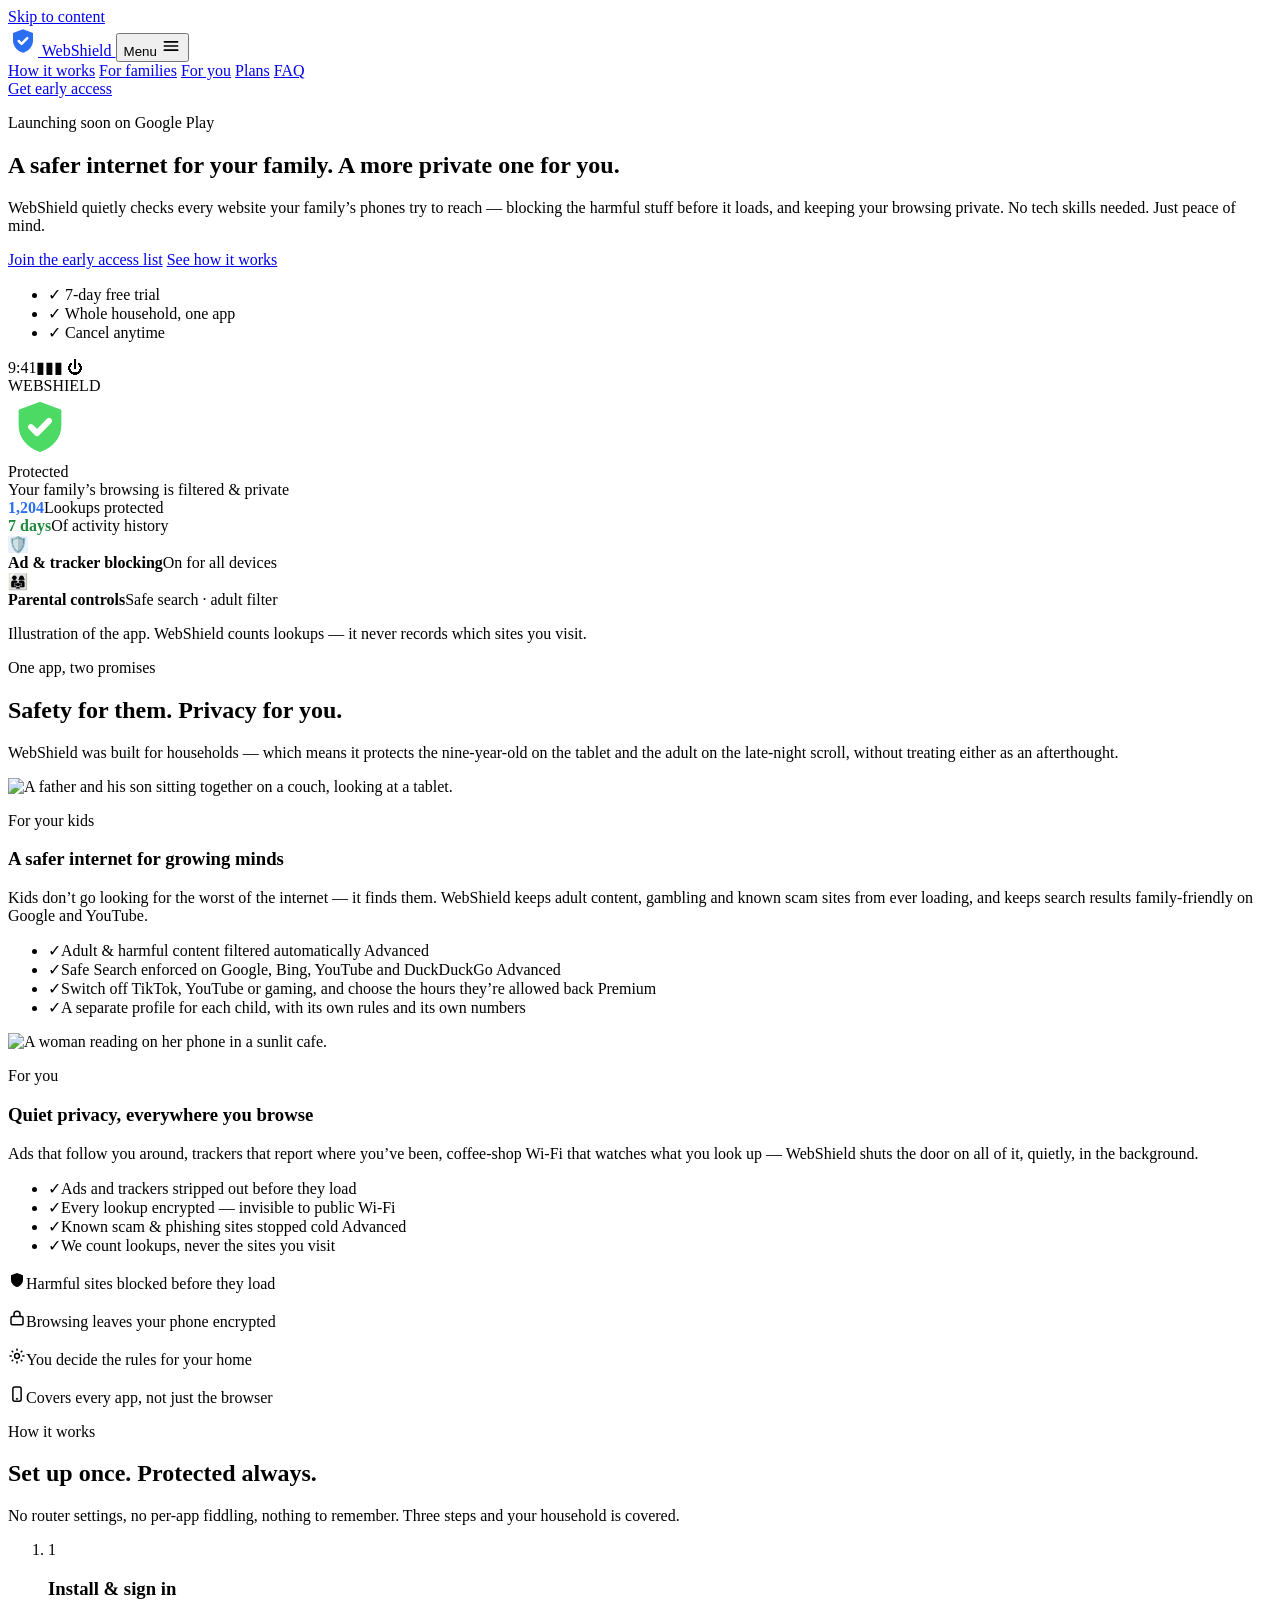
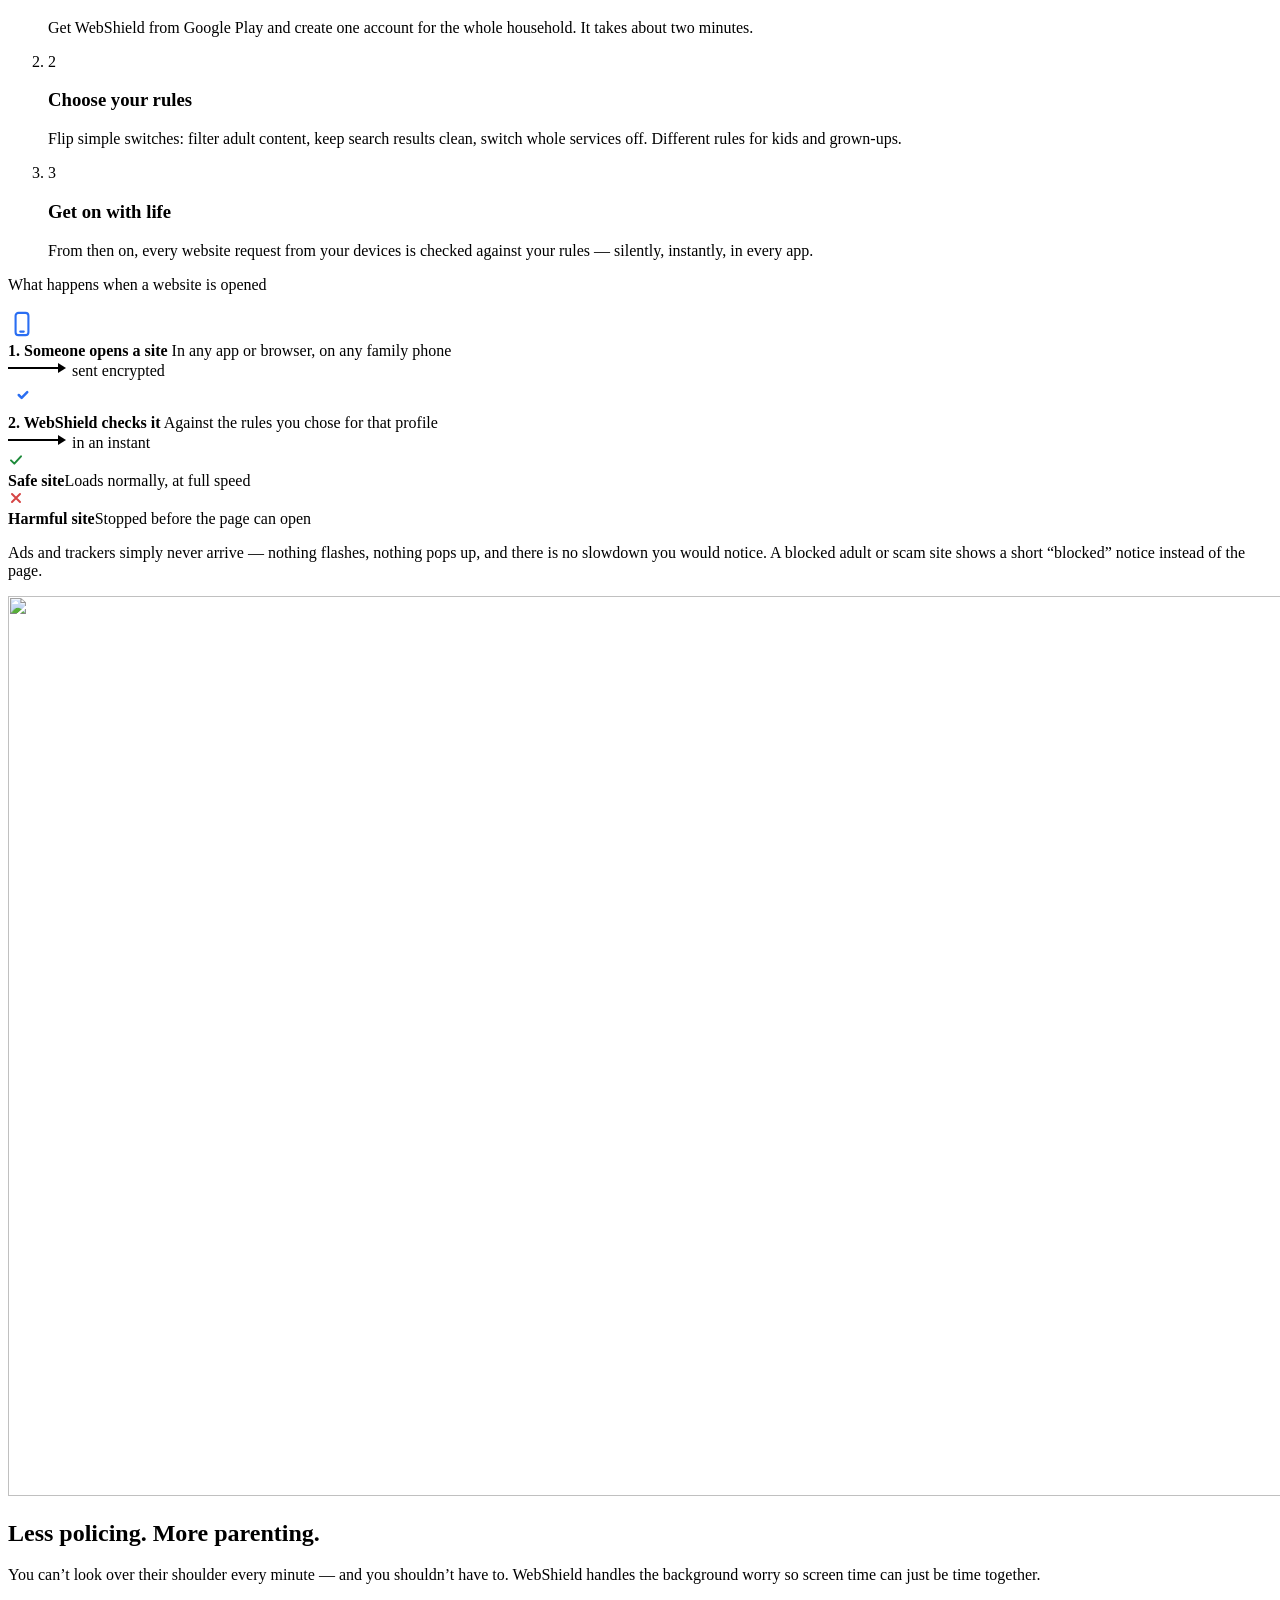
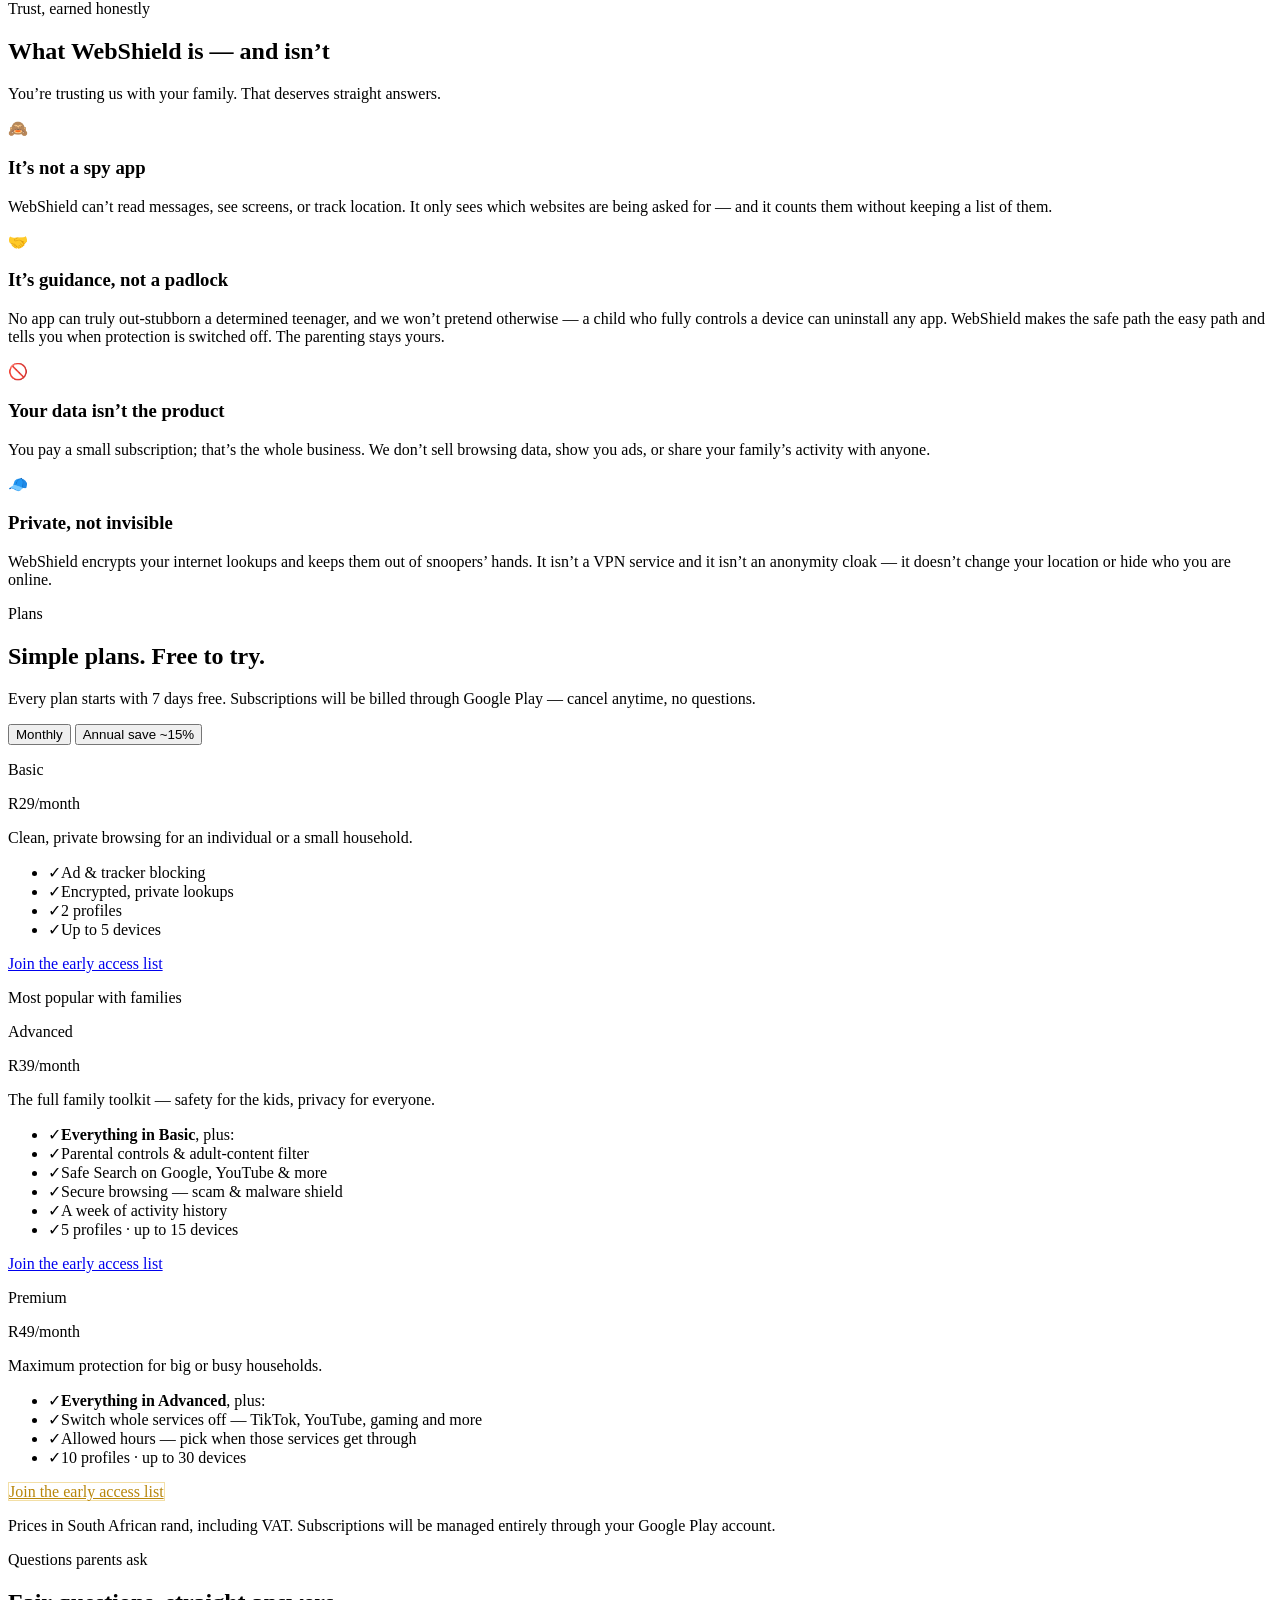
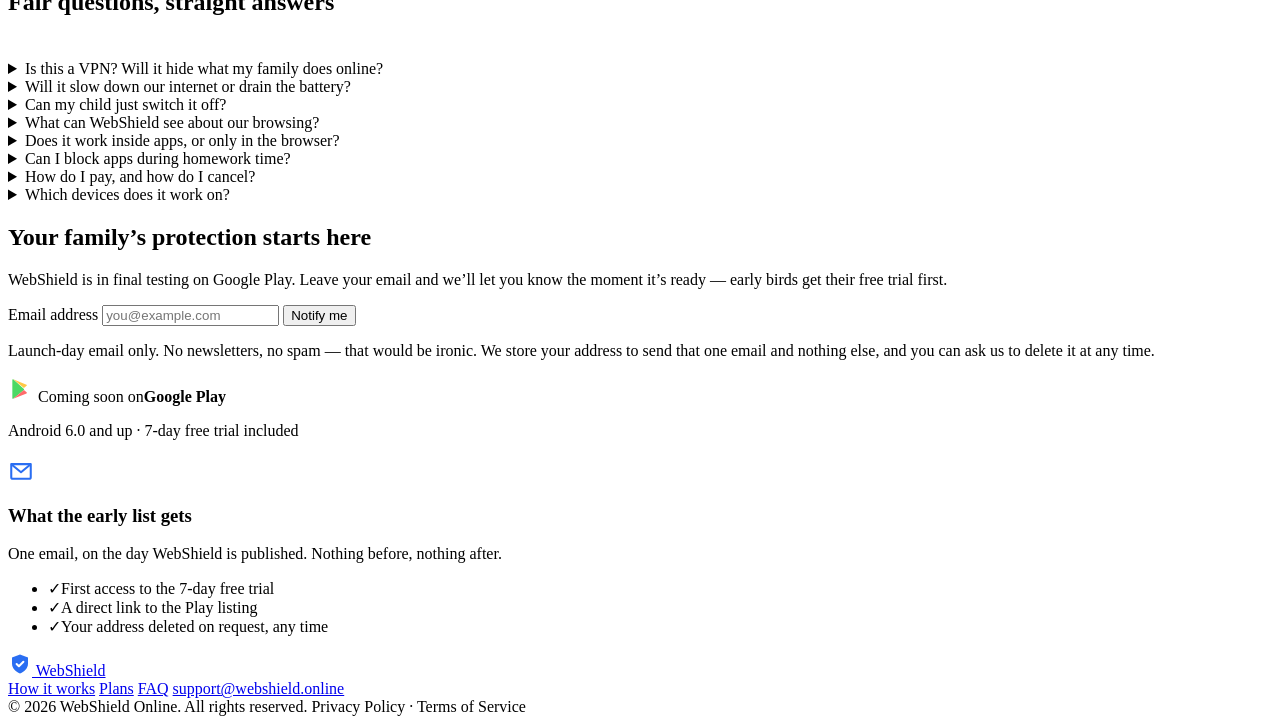
==== public/index.html @ 9f787bff "feat: the WebShield marketing site, ported from the design and held to the code Replaces the WordPre" ====
<!DOCTYPE html>
<html lang="en-ZA">
<head>
<meta charset="utf-8">
<meta name="viewport" content="width=device-width, initial-scale=1">
<title>WebShield — a safer internet for your family, a more private one for you</title>
<meta name="description" content="WebShield filters harmful sites and strips out ads and trackers on every Android phone in your household, and keeps your browsing lookups encrypted. Parental controls, per-child profiles, allowed hours. From R29 a month.">
<link rel="canonical" href="https://webshield.online/">

<meta property="og:type" content="website">
<meta property="og:site_name" content="WebShield">
<meta property="og:title" content="WebShield — a safer internet for your family">
<meta property="og:description" content="Blocks harmful sites before they load and keeps your browsing private, on every phone in the house. No tech skills needed.">
<meta property="og:url" content="https://webshield.online/">
<meta property="og:image" content="https://webshield.online/assets/img/family-band.jpg">
<meta property="og:locale" content="en_ZA">
<meta name="twitter:card" content="summary_large_image">
<meta name="theme-color" content="#2a6ef2">

<link rel="icon" href="/assets/img/favicon.svg" type="image/svg+xml">
<link rel="preload" href="/assets/fonts/plus-jakarta-sans-latin.woff2" as="font" type="font/woff2" crossorigin>
<link rel="stylesheet" href="/assets/css/site.css">
</head>
<body>

<a class="skip-link" href="#main">Skip to content</a>

<!-- ============================ NAV ============================ -->
<header class="nav">
  <nav class="shell nav-inner" aria-label="Main">
    <a class="brand" href="#top">
      <svg width="30" height="30" viewBox="0 0 24 24" fill="none" aria-hidden="true" focusable="false"><path d="M12 2.5 4 5.5v6c0 4.6 3.4 8.4 8 9.9 4.6-1.5 8-5.3 8-9.9v-6l-8-3z" fill="#2A6EF2"/><path d="m8.6 12 2.3 2.3 4.5-4.6" stroke="#fff" stroke-width="2" stroke-linecap="round" stroke-linejoin="round"/></svg>
      WebShield
    </a>
    <button class="nav-toggle" type="button" aria-expanded="false" aria-controls="nav-links" data-nav-toggle>
      <span class="sr-only">Menu</span>
      <svg width="20" height="20" viewBox="0 0 24 24" fill="none" stroke="currentColor" stroke-width="2" stroke-linecap="round" aria-hidden="true"><path d="M4 7h16M4 12h16M4 17h16"/></svg>
    </button>
    <div class="nav-links" id="nav-links">
      <a href="#how">How it works</a>
      <a href="#families">For families</a>
      <a href="#you">For you</a>
      <a href="#plans">Plans</a>
      <a href="#faq">FAQ</a>
    </div>
    <a class="nav-cta" href="#download">Get early access</a>
  </nav>
</header>

<main id="main">

<!-- ============================ HERO ============================ -->
<section id="top" class="hero">
  <div class="shell hero-inner">
    <div>
      <p class="badge-live"><span class="badge-dot" aria-hidden="true"></span>Launching soon on Google Play</p>
      <h1>A safer internet for your family. A more private one for you.</h1>
      <p class="hero-lede">WebShield quietly checks every website your family&rsquo;s phones try to reach &mdash; blocking the harmful stuff before it loads, and keeping your browsing private. No tech skills needed. Just peace of mind.</p>
      <div class="hero-actions">
        <a class="btn btn-primary" href="#download">Join the early access list</a>
        <a class="btn btn-ghost" href="#how">See how it works</a>
      </div>
      <ul class="hero-reassure">
        <li>&#10003; 7-day free trial</li>
        <li>&#10003; Whole household, one app</li>
        <li>&#10003; Cancel anytime</li>
      </ul>
    </div>

    <div class="hero-art">
      <!-- Illustrative, not a screenshot. Every number here is one the app can
           actually produce: we count lookups per profile and never store the
           domains, so there is deliberately no "blocked" tile. -->
      <div class="phone" role="img" aria-label="The WebShield app showing a household protected, with 1,204 lookups checked and switches for ad blocking and parental controls.">
        <div class="phone-screen">
          <div class="phone-status"><span>9:41</span><span aria-hidden="true">&#9646;&#9646;&#9646; &#9211;</span></div>
          <div class="phone-head">
            <div class="phone-wordmark">WEBSHIELD</div>
            <div class="phone-shield">
              <svg width="64" height="64" viewBox="0 0 24 24" fill="none" aria-hidden="true"><path d="M12 2.5 4 5.5v6c0 4.6 3.4 8.4 8 9.9 4.6-1.5 8-5.3 8-9.9v-6l-8-3z" fill="#4CD964"/><path d="m8.6 12 2.3 2.3 4.5-4.6" stroke="#fff" stroke-width="2.2" stroke-linecap="round" stroke-linejoin="round"/></svg>
            </div>
            <div class="phone-state">Protected</div>
            <div class="phone-sub">Your family&rsquo;s browsing is filtered &amp; private</div>
          </div>
          <div class="phone-stats">
            <div class="phone-stat"><b style="color:#2a6ef2">1,204</b><span>Lookups protected</span></div>
            <div class="phone-stat"><b style="color:#1d8a3a">7 days</b><span>Of activity history</span></div>
          </div>
          <div class="phone-rows">
            <div class="phone-row">
              <span class="phone-row-icon" style="background:#eaf1fe" aria-hidden="true">&#128737;&#65039;</span>
              <div style="flex:1"><b>Ad &amp; tracker blocking</b><span>On for all devices</span></div>
              <span class="phone-switch" aria-hidden="true"></span>
            </div>
            <div class="phone-row">
              <span class="phone-row-icon" style="background:#fff6e0" aria-hidden="true">&#128104;&#8205;&#128105;&#8205;&#128103;</span>
              <div style="flex:1"><b>Parental controls</b><span>Safe search &middot; adult filter</span></div>
              <span class="phone-switch" aria-hidden="true"></span>
            </div>
          </div>
        </div>
      </div>
    </div>
  </div>
  <p class="shell phone-caption">Illustration of the app. WebShield counts lookups &mdash; it never records which sites you visit.</p>
</section>

<!-- ============================ TWO PILLARS ============================ -->
<section class="section shell">
  <div class="section-head">
    <p class="eyebrow">One app, two promises</p>
    <h2>Safety for them. Privacy for you.</h2>
    <p>WebShield was built for households &mdash; which means it protects the nine-year-old on the tablet and the adult on the late-night scroll, without treating either as an afterthought.</p>
  </div>

  <div class="pillars">
    <article class="pillar" id="families">
      <picture>
        <source srcset="/assets/img/kids-card.webp" type="image/webp">
        <img src="/assets/img/kids-card.jpg" width="1152" height="560" alt="A father and his son sitting together on a couch, looking at a tablet." loading="lazy" decoding="async">
      </picture>
      <div class="pillar-body">
        <p class="pillar-tag kids">For your kids</p>
        <h3>A safer internet for growing minds</h3>
        <p>Kids don&rsquo;t go looking for the worst of the internet &mdash; it finds them. WebShield keeps adult content, gambling and known scam sites from ever loading, and keeps search results family-friendly on Google and YouTube.</p>
        <ul class="feature-list">
          <li><span class="tick" aria-hidden="true">&#10003;</span><span>Adult &amp; harmful content filtered automatically <span class="tier tier-advanced">Advanced</span></span></li>
          <li><span class="tick" aria-hidden="true">&#10003;</span><span>Safe Search enforced on Google, Bing, YouTube and DuckDuckGo <span class="tier tier-advanced">Advanced</span></span></li>
          <li><span class="tick" aria-hidden="true">&#10003;</span><span>Switch off TikTok, YouTube or gaming, and choose the hours they&rsquo;re allowed back <span class="tier tier-premium">Premium</span></span></li>
          <li><span class="tick" aria-hidden="true">&#10003;</span><span>A separate profile for each child, with its own rules and its own numbers</span></li>
        </ul>
      </div>
    </article>

    <article class="pillar" id="you">
      <picture>
        <source srcset="/assets/img/you-card.webp" type="image/webp">
        <img src="/assets/img/you-card.jpg" width="1152" height="560" alt="A woman reading on her phone in a sunlit cafe." loading="lazy" decoding="async">
      </picture>
      <div class="pillar-body">
        <p class="pillar-tag you">For you</p>
        <h3>Quiet privacy, everywhere you browse</h3>
        <p>Ads that follow you around, trackers that report where you&rsquo;ve been, coffee-shop Wi-Fi that watches what you look up &mdash; WebShield shuts the door on all of it, quietly, in the background.</p>
        <ul class="feature-list">
          <li><span class="tick" aria-hidden="true">&#10003;</span><span>Ads and trackers stripped out before they load</span></li>
          <li><span class="tick" aria-hidden="true">&#10003;</span><span>Every lookup encrypted &mdash; invisible to public Wi-Fi</span></li>
          <li><span class="tick" aria-hidden="true">&#10003;</span><span>Known scam &amp; phishing sites stopped cold <span class="tier tier-advanced">Advanced</span></span></li>
          <li><span class="tick" aria-hidden="true">&#10003;</span><span>We count lookups, never the sites you visit</span></li>
        </ul>
      </div>
    </article>
  </div>
</section>

<!-- ============================ TRUST STRIP ============================ -->
<section class="trust" aria-label="At a glance">
  <div class="shell trust-inner">
    <p class="trust-item"><svg width="18" height="18" viewBox="0 0 24 24" fill="none" aria-hidden="true"><path d="M12 2.5 4 5.5v6c0 4.6 3.4 8.4 8 9.9 4.6-1.5 8-5.3 8-9.9v-6l-8-3z" fill="currentColor"/></svg>Harmful sites blocked before they load</p>
    <p class="trust-item"><svg width="18" height="18" viewBox="0 0 24 24" fill="none" stroke="currentColor" stroke-width="2" aria-hidden="true"><rect x="4" y="10" width="16" height="11" rx="2"/><path d="M8 10V7a4 4 0 0 1 8 0v3"/></svg>Browsing leaves your phone encrypted</p>
    <p class="trust-item"><svg width="18" height="18" viewBox="0 0 24 24" fill="none" stroke="currentColor" stroke-width="2" aria-hidden="true"><circle cx="12" cy="12" r="3.2"/><path d="M12 2v3M12 19v3M2 12h3M19 12h3M4.9 4.9l2.1 2.1M17 17l2.1 2.1M19.1 4.9 17 7M7 17l-2.1 2.1"/></svg>You decide the rules for your home</p>
    <p class="trust-item"><svg width="18" height="18" viewBox="0 0 24 24" fill="none" stroke="currentColor" stroke-width="2" aria-hidden="true"><rect x="6.5" y="2.5" width="11" height="19" rx="2.5"/><path d="M10.5 18.5h3"/></svg>Covers every app, not just the browser</p>
  </div>
</section>

<!-- ============================ HOW IT WORKS ============================ -->
<section class="section shell" id="how">
  <div class="section-head">
    <p class="eyebrow">How it works</p>
    <h2>Set up once. Protected always.</h2>
    <p>No router settings, no per-app fiddling, nothing to remember. Three steps and your household is covered.</p>
  </div>

  <ol class="steps">
    <li class="step">
      <div class="step-num" aria-hidden="true">1</div>
      <h3>Install &amp; sign in</h3>
      <p>Get WebShield from Google Play and create one account for the whole household. It takes about two minutes.</p>
    </li>
    <li class="step">
      <div class="step-num" aria-hidden="true">2</div>
      <h3>Choose your rules</h3>
      <p>Flip simple switches: filter adult content, keep search results clean, switch whole services off. Different rules for kids and grown-ups.</p>
    </li>
    <li class="step">
      <div class="step-num" aria-hidden="true">3</div>
      <h3>Get on with life</h3>
      <p>From then on, every website request from your devices is checked against your rules &mdash; silently, instantly, in every app.</p>
    </li>
  </ol>

  <div class="flow">
    <p class="flow-title">What happens when a website is opened</p>
    <div class="flow-grid">
      <div class="flow-card">
        <div class="flow-icon"><svg width="28" height="28" viewBox="0 0 24 24" fill="none" stroke="#2A6EF2" stroke-width="1.8" stroke-linecap="round" aria-hidden="true"><rect x="6.5" y="2.5" width="11" height="19" rx="2.5"/><path d="M10.5 18.5h3"/></svg></div>
        <b>1. Someone opens a site</b>
        <span>In any app or browser, on any family phone</span>
      </div>
      <div class="flow-arrow">
        <svg width="60" height="16" viewBox="0 0 60 16" aria-hidden="true"><line x1="0" y1="8" x2="50" y2="8" stroke="currentColor" stroke-width="2"/><path d="M50 3l8 5-8 5z" fill="currentColor"/></svg>
        <span>sent encrypted</span>
      </div>
      <div class="flow-card is-focus">
        <div class="flow-icon"><svg width="30" height="30" viewBox="0 0 24 24" fill="none" aria-hidden="true"><path d="M12 2.5 4 5.5v6c0 4.6 3.4 8.4 8 9.9 4.6-1.5 8-5.3 8-9.9v-6l-8-3z" fill="#fff"/><path d="m8.6 12 2.3 2.3 4.5-4.6" stroke="#2A6EF2" stroke-width="2" stroke-linecap="round" stroke-linejoin="round"/></svg></div>
        <b>2. WebShield checks it</b>
        <span>Against the rules you chose for that profile</span>
      </div>
      <div class="flow-arrow is-quiet">
        <svg width="60" height="16" viewBox="0 0 60 16" aria-hidden="true"><line x1="0" y1="8" x2="50" y2="8" stroke="currentColor" stroke-width="2"/><path d="M50 3l8 5-8 5z" fill="currentColor"/></svg>
        <span>in an instant</span>
      </div>
      <div class="flow-outcomes">
        <div class="flow-outcome ok">
          <span class="flow-outcome-dot"><svg width="16" height="16" viewBox="0 0 24 24" fill="none" stroke="#1D8A3A" stroke-width="3" stroke-linecap="round" stroke-linejoin="round" aria-hidden="true"><path d="m4.5 12.5 5 5 10-11"/></svg></span>
          <div><b>Safe site</b><span>Loads normally, at full speed</span></div>
        </div>
        <div class="flow-outcome no">
          <span class="flow-outcome-dot"><svg width="16" height="16" viewBox="0 0 24 24" fill="none" stroke="#D64545" stroke-width="3" stroke-linecap="round" aria-hidden="true"><path d="M6 6l12 12M18 6L6 18"/></svg></span>
          <div><b>Harmful site</b><span>Stopped before the page can open</span></div>
        </div>
      </div>
    </div>
    <p class="flow-note">Ads and trackers simply never arrive &mdash; nothing flashes, nothing pops up, and there is no slowdown you would notice. A blocked adult or scam site shows a short &ldquo;blocked&rdquo; notice instead of the page.</p>
  </div>
</section>

<!-- ============================ PHOTO BAND ============================ -->
<section class="band">
  <picture>
    <source srcset="/assets/img/family-band.webp" type="image/webp">
    <img src="/assets/img/family-band.jpg" width="1920" height="900" alt="" loading="lazy" decoding="async">
  </picture>
  <div class="shell band-inner">
    <div class="band-copy">
      <h2>Less policing. More parenting.</h2>
      <p>You can&rsquo;t look over their shoulder every minute &mdash; and you shouldn&rsquo;t have to. WebShield handles the background worry so screen time can just be time together.</p>
    </div>
  </div>
</section>

<!-- ============================ HONESTY ============================ -->
<section class="section honesty">
  <div class="shell">
    <div class="section-head">
      <p class="eyebrow">Trust, earned honestly</p>
      <h2>What WebShield is &mdash; and isn&rsquo;t</h2>
      <p>You&rsquo;re trusting us with your family. That deserves straight answers.</p>
    </div>
    <div class="honesty-grid">
      <article class="honesty-card">
        <p class="icon" aria-hidden="true">&#128584;</p>
        <h3>It&rsquo;s not a spy app</h3>
        <p>WebShield can&rsquo;t read messages, see screens, or track location. It only sees which websites are being asked for &mdash; and it counts them without keeping a list of them.</p>
      </article>
      <article class="honesty-card">
        <p class="icon" aria-hidden="true">&#129309;</p>
        <h3>It&rsquo;s guidance, not a padlock</h3>
        <p>No app can truly out-stubborn a determined teenager, and we won&rsquo;t pretend otherwise &mdash; a child who fully controls a device can uninstall any app. WebShield makes the safe path the easy path and tells you when protection is switched off. The parenting stays yours.</p>
      </article>
      <article class="honesty-card">
        <p class="icon" aria-hidden="true">&#128683;</p>
        <h3>Your data isn&rsquo;t the product</h3>
        <p>You pay a small subscription; that&rsquo;s the whole business. We don&rsquo;t sell browsing data, show you ads, or share your family&rsquo;s activity with anyone.</p>
      </article>
      <article class="honesty-card">
        <p class="icon" aria-hidden="true">&#129506;</p>
        <h3>Private, not invisible</h3>
        <p>WebShield encrypts your internet lookups and keeps them out of snoopers&rsquo; hands. It isn&rsquo;t a VPN service and it isn&rsquo;t an anonymity cloak &mdash; it doesn&rsquo;t change your location or hide who you are online.</p>
      </article>
    </div>
  </div>
</section>

<!-- ============================ PLANS ============================
     Tier contents below are mirrored from the live API service
     (accounts/settings.js requirements + accounts/tier.js limits):
       blockAds .......... BASIC
       secureBrowsing .... ADVANCED
       parentalControls .. ADVANCED
       safeSearch ........ ADVANCED
       blockedServices ... PREMIUM
       allowedHours ...... PREMIUM
       profiles/devices .. 2/5, 5/15, 10/30
     If you change a plan here, change it there first.
     ============================================================== -->
<section class="section shell" id="plans">
  <div class="section-head">
    <p class="eyebrow">Plans</p>
    <h2>Simple plans. Free to try.</h2>
    <p>Every plan starts with 7 days free. Subscriptions will be billed through Google Play &mdash; cancel anytime, no questions.</p>
  </div>

  <div class="billing-toggle">
    <div role="tablist" aria-label="Billing period">
      <button class="seg" type="button" role="tab" aria-selected="true" data-billing="monthly">Monthly</button>
      <button class="seg" type="button" role="tab" aria-selected="false" data-billing="annual">Annual <span class="save">save ~15%</span></button>
    </div>
  </div>

  <div class="plans">
    <article class="plan">
      <p class="plan-name">Basic</p>
      <p class="plan-price"><span class="amount" data-price-basic>R29</span><span class="per" data-per>/month</span></p>
      <p class="plan-blurb">Clean, private browsing for an individual or a small household.</p>
      <ul class="feature-list">
        <li><span class="tick" aria-hidden="true">&#10003;</span><span>Ad &amp; tracker blocking</span></li>
        <li><span class="tick" aria-hidden="true">&#10003;</span><span>Encrypted, private lookups</span></li>
        <li><span class="tick" aria-hidden="true">&#10003;</span><span>2 profiles</span></li>
        <li><span class="tick" aria-hidden="true">&#10003;</span><span>Up to 5 devices</span></li>
      </ul>
      <a class="btn btn-ghost" href="#download">Join the early access list</a>
    </article>

    <article class="plan is-featured">
      <p class="plan-flag">Most popular with families</p>
      <p class="plan-name">Advanced</p>
      <p class="plan-price"><span class="amount" data-price-advanced>R39</span><span class="per" data-per>/month</span></p>
      <p class="plan-blurb">The full family toolkit &mdash; safety for the kids, privacy for everyone.</p>
      <ul class="feature-list">
        <li><span class="tick" aria-hidden="true">&#10003;</span><span><b>Everything in Basic</b>, plus:</span></li>
        <li><span class="tick" aria-hidden="true">&#10003;</span><span>Parental controls &amp; adult-content filter</span></li>
        <li><span class="tick" aria-hidden="true">&#10003;</span><span>Safe Search on Google, YouTube &amp; more</span></li>
        <li><span class="tick" aria-hidden="true">&#10003;</span><span>Secure browsing &mdash; scam &amp; malware shield</span></li>
        <li><span class="tick" aria-hidden="true">&#10003;</span><span>A week of activity history</span></li>
        <li><span class="tick" aria-hidden="true">&#10003;</span><span>5 profiles &middot; up to 15 devices</span></li>
      </ul>
      <a class="btn btn-primary" href="#download" style="box-shadow:none">Join the early access list</a>
    </article>

    <article class="plan is-premium">
      <p class="plan-name">Premium</p>
      <p class="plan-price"><span class="amount" data-price-premium>R49</span><span class="per" data-per>/month</span></p>
      <p class="plan-blurb">Maximum protection for big or busy households.</p>
      <ul class="feature-list">
        <li><span class="tick" aria-hidden="true">&#10003;</span><span><b>Everything in Advanced</b>, plus:</span></li>
        <li><span class="tick" aria-hidden="true">&#10003;</span><span>Switch whole services off &mdash; TikTok, YouTube, gaming and more</span></li>
        <li><span class="tick" aria-hidden="true">&#10003;</span><span>Allowed hours &mdash; pick when those services get through</span></li>
        <li><span class="tick" aria-hidden="true">&#10003;</span><span>10 profiles &middot; up to 30 devices</span></li>
      </ul>
      <a class="btn" href="#download" style="color:#b8860b;border:1.5px solid #f3dfa6">Join the early access list</a>
    </article>
  </div>
  <p class="plan-note">Prices in South African rand, including VAT. Subscriptions will be managed entirely through your Google Play account.</p>
</section>

<!-- ============================ FAQ ============================ -->
<section class="section faq" id="faq">
  <div class="shell">
    <div class="section-head" style="margin-bottom:44px">
      <p class="eyebrow">Questions parents ask</p>
      <h2>Fair questions, straight answers</h2>
    </div>
    <div class="faq-list">
      <details class="faq-item">
        <summary>Is this a VPN? Will it hide what my family does online?</summary>
        <p>WebShield uses a small piece of VPN technology on the phone, but it isn&rsquo;t a VPN service. Only your website lookups travel through it &mdash; everything else leaves your phone the normal way &mdash; so it doesn&rsquo;t reroute your traffic or change your location. It checks and filters which websites load, and keeps those lookups encrypted and private. Nothing about your family&rsquo;s activity is hidden from <i>you</i>.</p>
      </details>
      <details class="faq-item">
        <summary>Will it slow down our internet or drain the battery?</summary>
        <p>No. WebShield only checks the address of each site &mdash; not the content flowing through &mdash; so pages load at full speed. Blocking ads and trackers usually makes browsing feel <i>faster</i>, and the battery impact is negligible.</p>
      </details>
      <details class="faq-item">
        <summary>Can my child just switch it off?</summary>
        <p>Protection changes sit behind a guardian PIN, so casual switching-off is stopped, and you&rsquo;re alerted if a device&rsquo;s protection is turned off. Honestly, though: a determined teen with full control of a device can uninstall any app. WebShield&rsquo;s job is to make the safe path the default and keep you in the picture &mdash; not to replace the conversation.</p>
      </details>
      <details class="faq-item">
        <summary>What can WebShield see about our browsing?</summary>
        <p>Website addresses pass through our resolver so your rules can be applied to them, but they aren&rsquo;t written down. There is no browsing history on our servers &mdash; the resolver keeps only a small in-memory buffer that is constantly overwritten and never saved to disk. What we do keep is <i>counts</i>: how many lookups each profile made per day, so you can see your own activity chart. Never the addresses themselves, never page content, messages, passwords or photos. Each profile is identified by a random code rather than your name or email.</p>
      </details>
      <details class="faq-item">
        <summary>Does it work inside apps, or only in the browser?</summary>
        <p>Everywhere. Because WebShield works at the connection level, it protects every app on the phone &mdash; browsers, games, social media, the lot.</p>
      </details>
      <details class="faq-item">
        <summary>Can I block apps during homework time?</summary>
        <p>Close, but it works the other way round, and we&rsquo;d rather be exact about it. You choose the services to switch off &mdash; TikTok, YouTube, a gaming platform &mdash; and then choose the <i>hours each day they&rsquo;re allowed through</i>, say from after school until bedtime. Outside those hours they stay off. So you set the window when they&rsquo;re available, rather than carving individual blocks out of the day.</p>
      </details>
      <details class="faq-item">
        <summary>How do I pay, and how do I cancel?</summary>
        <p>Everything will run through your Google Play account &mdash; the same place you&rsquo;d manage Netflix or Spotify. Your first 7 days are free, and cancelling takes two taps in Play Store settings.</p>
      </details>
      <details class="faq-item">
        <summary>Which devices does it work on?</summary>
        <p>Android phones and tablets running Android 6.0 or later. iPhone and desktop aren&rsquo;t supported yet.</p>
      </details>
    </div>
  </div>
</section>

<!-- ============================ DOWNLOAD / EARLY ACCESS ============================
     LAUNCH SWITCH. The site is in "coming soon" mode because the Play listing
     does not exist yet and Play Billing is not built (PROJECT.md item 2.1).
     To go live: swap the notify form for the real Play badge link, change the
     hero badge to "Now on Google Play", and change the CTA copy. Do not point
     a badge at the store before the listing is published — every CTA would 404.
     ================================================================= -->
<section class="download" id="download">
  <div class="shell download-inner">
    <div>
      <h2>Your family&rsquo;s protection starts here</h2>
      <p class="download-lede">WebShield is in final testing on Google Play. Leave your email and we&rsquo;ll let you know the moment it&rsquo;s ready &mdash; early birds get their free trial first.</p>

      <form class="notify-form" data-notify-form novalidate>
        <label class="sr-only" for="notify-email">Email address</label>
        <input id="notify-email" name="email" type="email" inputmode="email" autocomplete="email" placeholder="you@example.com" required>
        <button type="submit">Notify me</button>
      </form>
      <p class="notify-result" data-notify-result role="status" aria-live="polite"></p>
      <p class="notify-small">Launch-day email only. No newsletters, no spam &mdash; that would be ironic. We store your address to send that one email and nothing else, and you can ask us to delete it at any time.</p>

      <div class="store-row">
        <span class="store-badge is-inert">
          <svg width="26" height="26" viewBox="0 0 24 24" aria-hidden="true"><path d="M4 3.5v17c0 .4.4.7.8.5l9.9-8.1c.3-.2.3-.6 0-.8L4.8 3c-.4-.2-.8.1-.8.5z" fill="#4CD964"/><path d="m14.7 12.9-9.9 8.1 12.3-4.9c.5-.2.5-.8 0-1l-2.4-2.2z" fill="#FF6B6B"/><path d="M14.7 11.1 17.1 9c.5-.2.5-.8 0-1L4.8 3l9.9 8.1z" fill="#FFC846"/></svg>
          <span style="text-align:left;line-height:1.15"><span>Coming soon on</span><b>Google Play</b></span>
        </span>
        <p class="store-note">Android 6.0 and up &middot; 7-day free trial included</p>
      </div>
    </div>

    <aside class="download-aside">
      <div class="aside-mark" aria-hidden="true">
        <svg width="26" height="26" viewBox="0 0 24 24" fill="none" stroke="#2A6EF2" stroke-width="1.9" stroke-linecap="round" stroke-linejoin="round"><path d="M3 7.5h18v12a1.5 1.5 0 0 1-1.5 1.5h-15A1.5 1.5 0 0 1 3 19.5z"/><path d="m3.6 8 8.4 7 8.4-7"/></svg>
      </div>
      <h3>What the early list gets</h3>
      <p>One email, on the day WebShield is published. Nothing before, nothing after.</p>
      <ul>
        <li><span class="tick" aria-hidden="true">&#10003;</span><span>First access to the 7-day free trial</span></li>
        <li><span class="tick" aria-hidden="true">&#10003;</span><span>A direct link to the Play listing</span></li>
        <li><span class="tick" aria-hidden="true">&#10003;</span><span>Your address deleted on request, any time</span></li>
      </ul>
    </aside>
  </div>
</section>

</main>

<!-- ============================ FOOTER ============================ -->
<footer class="footer">
  <div class="shell footer-inner">
    <a class="brand" href="#top">
      <svg width="24" height="24" viewBox="0 0 24 24" fill="none" aria-hidden="true"><path d="M12 2.5 4 5.5v6c0 4.6 3.4 8.4 8 9.9 4.6-1.5 8-5.3 8-9.9v-6l-8-3z" fill="#2A6EF2"/><path d="m8.6 12 2.3 2.3 4.5-4.6" stroke="#fff" stroke-width="2" stroke-linecap="round" stroke-linejoin="round"/></svg>
      WebShield
    </a>
    <div class="footer-links">
      <a href="#how">How it works</a>
      <a href="#plans">Plans</a>
      <a href="#faq">FAQ</a>
      <a href="mailto:support@webshield.online">support@webshield.online</a>
    </div>
    <div class="footer-legal">
      <span>&copy; 2026 WebShield Online. All rights reserved.</span>
      <!-- The privacy policy is built and reachable at /privacy but is not linked
           yet: it still carries placeholder legal identity and has not been
           reviewed. Add the link here the moment it has. -->
      <span>Privacy Policy &middot; Terms of Service</span>
    </div>
  </div>
</footer>

<script src="/assets/js/site.js" defer></script>

<script type="application/ld+json">
{
  "@context": "https://schema.org",
  "@type": "SoftwareApplication",
  "name": "WebShield",
  "applicationCategory": "SecurityApplication",
  "operatingSystem": "Android 6.0+",
  "url": "https://webshield.online/",
  "description": "WebShield filters harmful sites and strips out ads and trackers on every Android phone in your household, and keeps your browsing lookups encrypted.",
  "offers": [
    { "@type": "Offer", "name": "Basic",    "price": "29", "priceCurrency": "ZAR" },
    { "@type": "Offer", "name": "Advanced", "price": "39", "priceCurrency": "ZAR" },
    { "@type": "Offer", "name": "Premium",  "price": "49", "priceCurrency": "ZAR" }
  ]
}
</script>

</body>
</html>
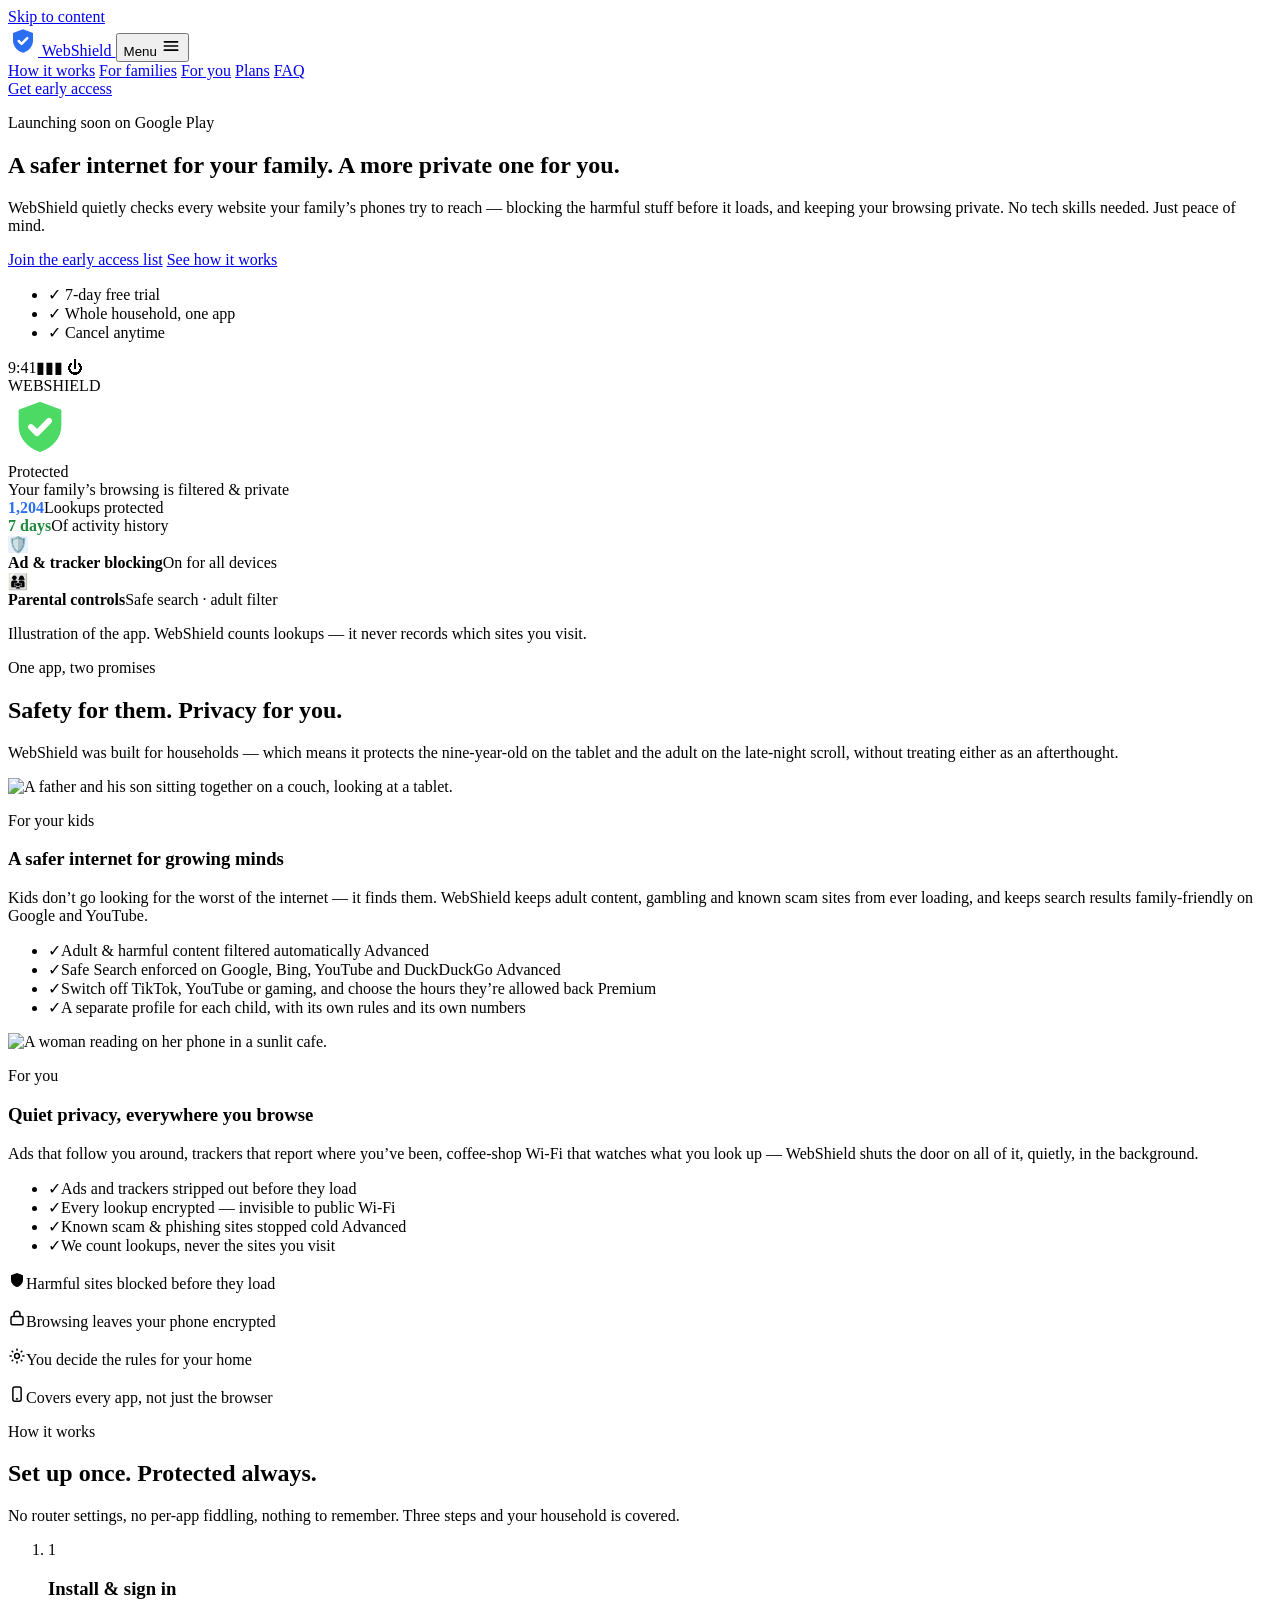
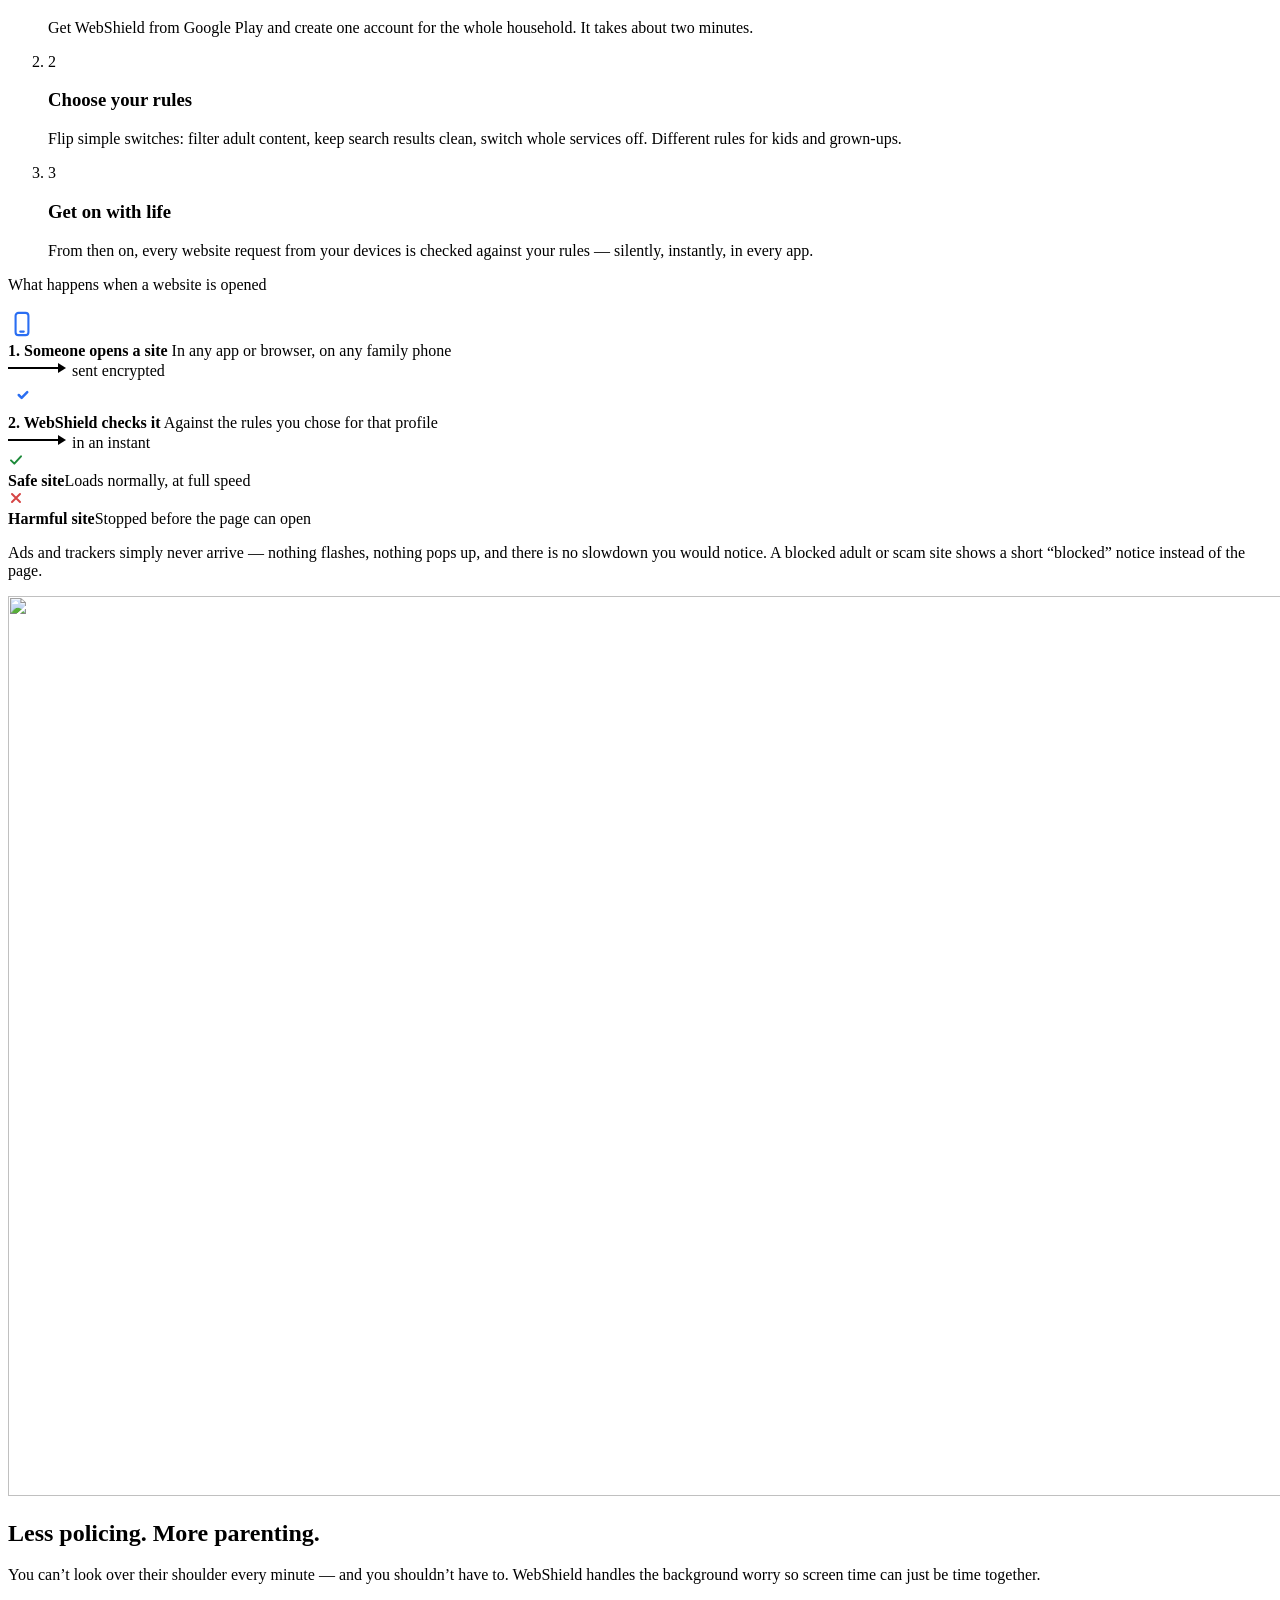
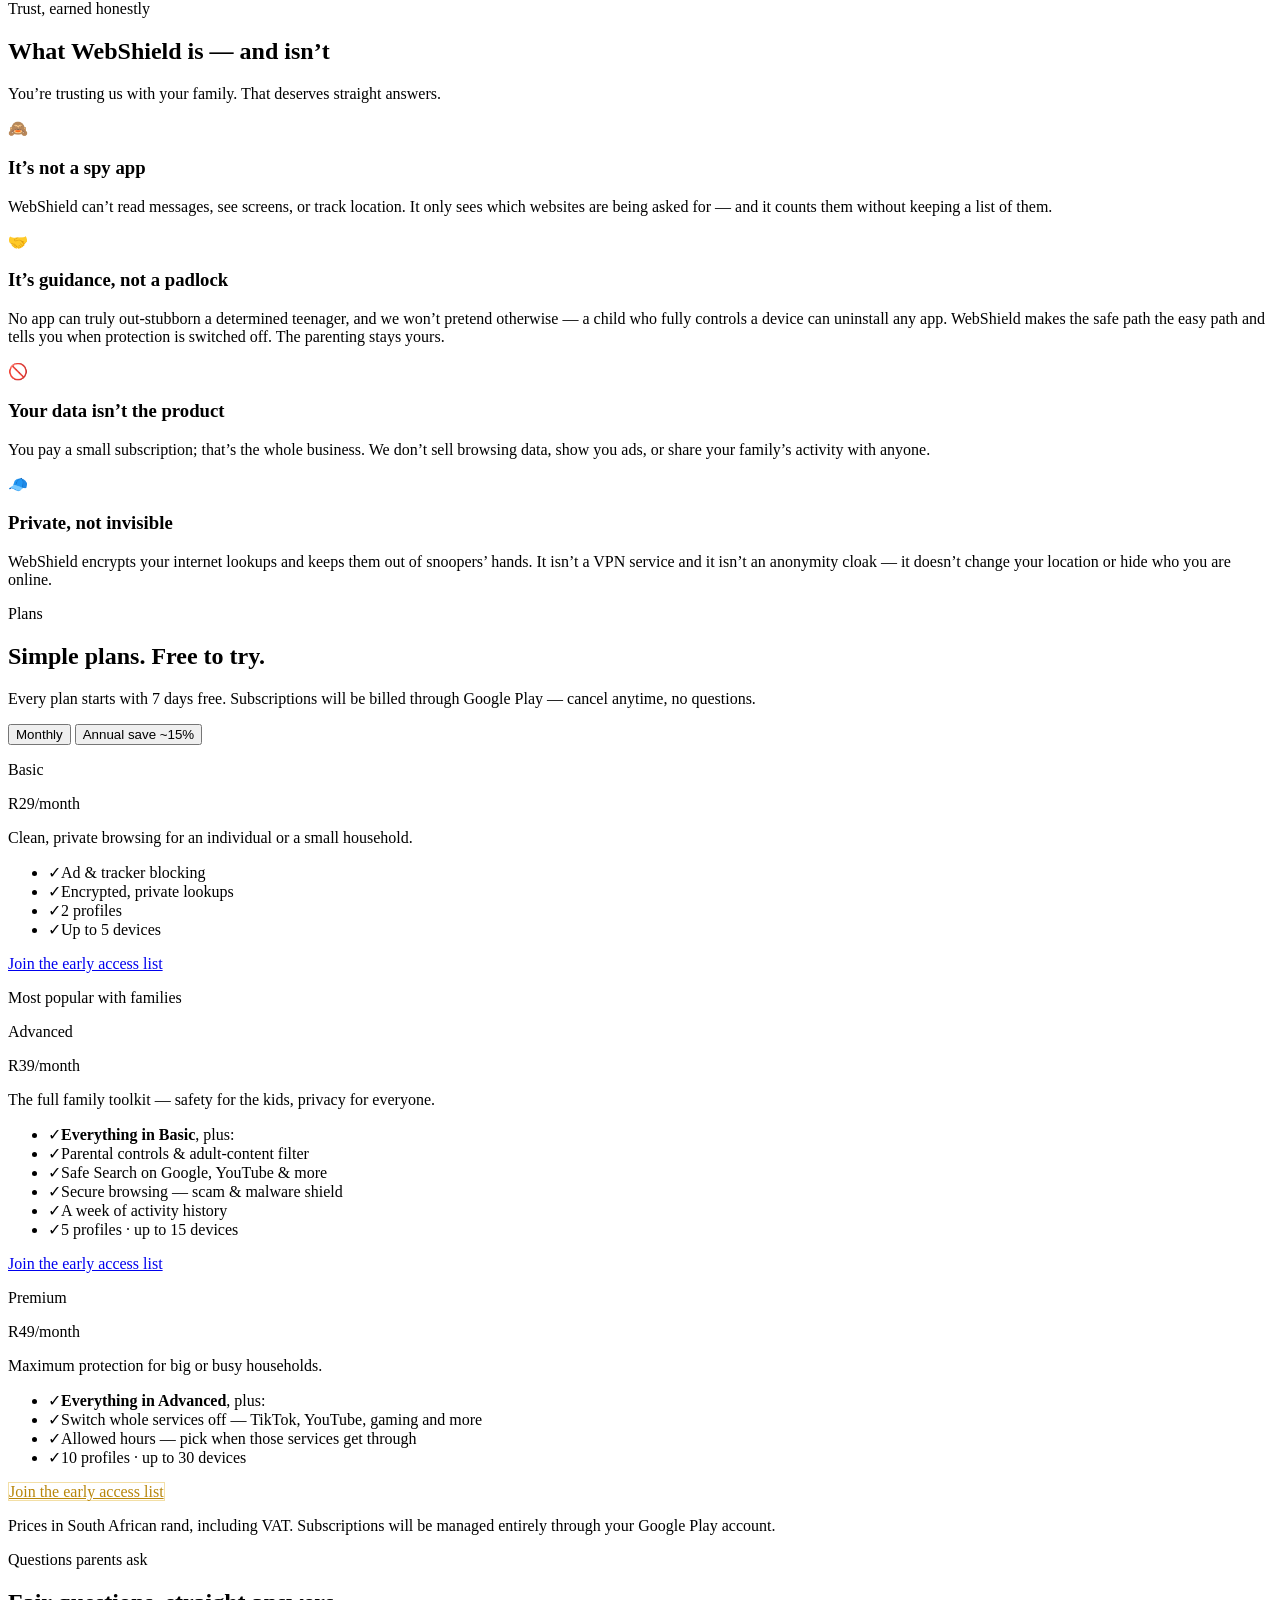
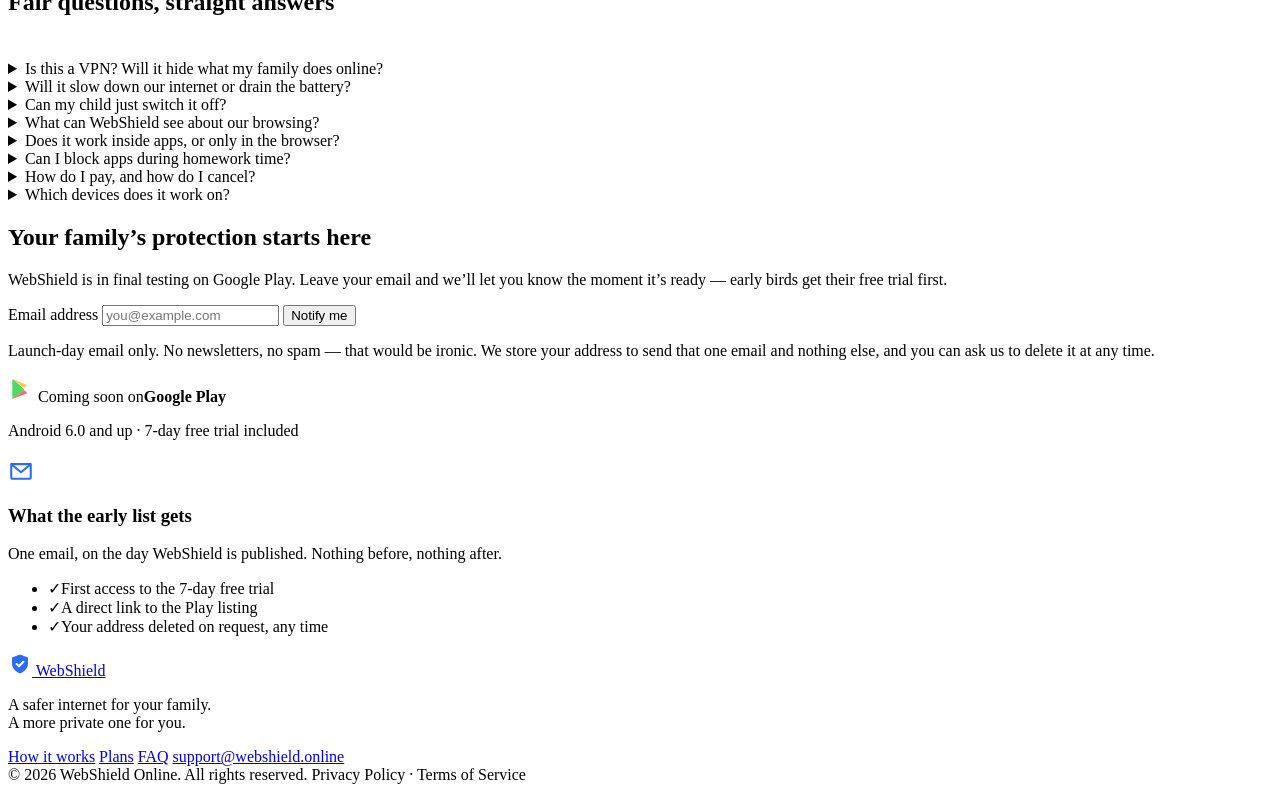
==== commit 37b472eb: "feat(brand): the lockup as the share card, and the line in the footer og:image pointed at family-ban" ====
--- a/public/index.html
+++ b/public/index.html
@@ -7,14 +7,26 @@
 <meta name="description" content="WebShield filters harmful sites and strips out ads and trackers on every Android phone in your household, and keeps your browsing lookups encrypted. Parental controls, per-child profiles, allowed hours. From R29 a month.">
 <link rel="canonical" href="https://webshield.online/">
 
+<!-- The share card is the brand lockup — mark, wordmark, and the line this site is
+     built around — NOT a photograph. A shared link is usually seen as a small tile in
+     a chat reply, where a cropped photo of two strangers says nothing and carries no
+     name. The same artwork is the Play feature graphic, generated by
+     tools/build-store-graphics.py in the app repo. Absolute URLs on purpose: OG
+     consumers do not resolve relative paths. -->
 <meta property="og:type" content="website">
 <meta property="og:site_name" content="WebShield">
-<meta property="og:title" content="WebShield — a safer internet for your family">
+<meta property="og:title" content="WebShield — a safer internet for your family, a more private one for you">
 <meta property="og:description" content="Blocks harmful sites before they load and keeps your browsing private, on every phone in the house. No tech skills needed.">
 <meta property="og:url" content="https://webshield.online/">
-<meta property="og:image" content="https://webshield.online/assets/img/family-band.jpg">
+<meta property="og:image" content="https://webshield.online/assets/img/share-card.jpg">
+<meta property="og:image:type" content="image/jpeg">
+<meta property="og:image:width" content="1200">
+<meta property="og:image:height" content="630">
+<meta property="og:image:alt" content="The WebShield shield, and the words: a safer internet for your family, a more private one for you.">
 <meta property="og:locale" content="en_ZA">
 <meta name="twitter:card" content="summary_large_image">
+<meta name="twitter:image" content="https://webshield.online/assets/img/share-card.jpg">
+<meta name="twitter:image:alt" content="The WebShield shield, and the words: a safer internet for your family, a more private one for you.">
 <meta name="theme-color" content="#2a6ef2">
 
 <link rel="icon" href="/assets/img/favicon.svg" type="image/svg+xml">
@@ -437,10 +449,16 @@
 <!-- ============================ FOOTER ============================ -->
 <footer class="footer">
   <div class="shell footer-inner">
-    <a class="brand" href="#top">
-      <svg width="24" height="24" viewBox="0 0 24 24" fill="none" aria-hidden="true"><path d="M12 2.5 4 5.5v6c0 4.6 3.4 8.4 8 9.9 4.6-1.5 8-5.3 8-9.9v-6l-8-3z" fill="#2A6EF2"/><path d="m8.6 12 2.3 2.3 4.5-4.6" stroke="#fff" stroke-width="2" stroke-linecap="round" stroke-linejoin="round"/></svg>
-      WebShield
-    </a>
+    <div class="footer-brand">
+      <a class="brand" href="#top">
+        <svg width="24" height="24" viewBox="0 0 24 24" fill="none" aria-hidden="true"><path d="M12 2.5 4 5.5v6c0 4.6 3.4 8.4 8 9.9 4.6-1.5 8-5.3 8-9.9v-6l-8-3z" fill="#2A6EF2"/><path d="m8.6 12 2.3 2.3 4.5-4.6" stroke="#fff" stroke-width="2" stroke-linecap="round" stroke-linejoin="round"/></svg>
+        WebShield
+      </a>
+      <!-- The brand line, verbatim. Same words as the <h1>, the <title>, the share
+           card and the Play feature graphic — it is the one sentence this product
+           is sold on, so it does not get paraphrased per surface. -->
+      <p class="footer-tagline">A safer internet for your family.<br>A more private one for you.</p>
+    </div>
     <div class="footer-links">
       <a href="#how">How it works</a>
       <a href="#plans">Plans</a>
